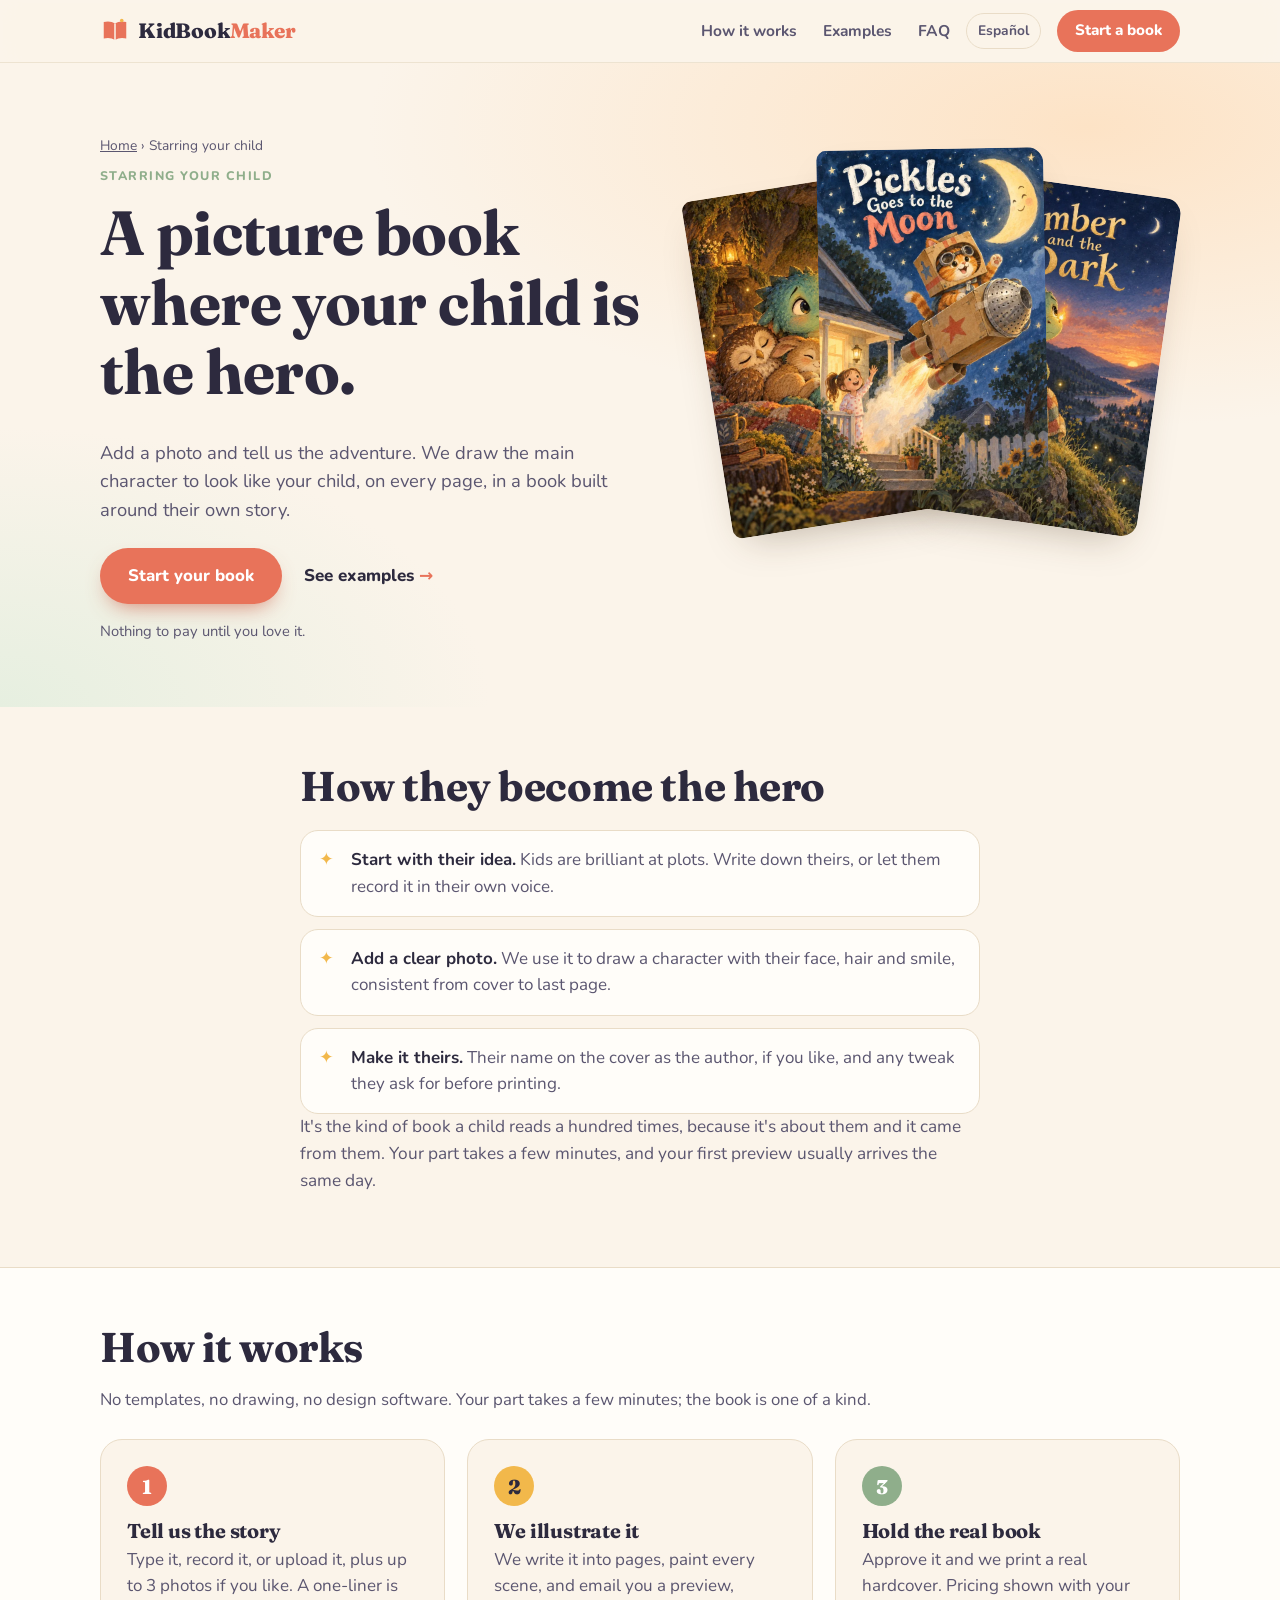
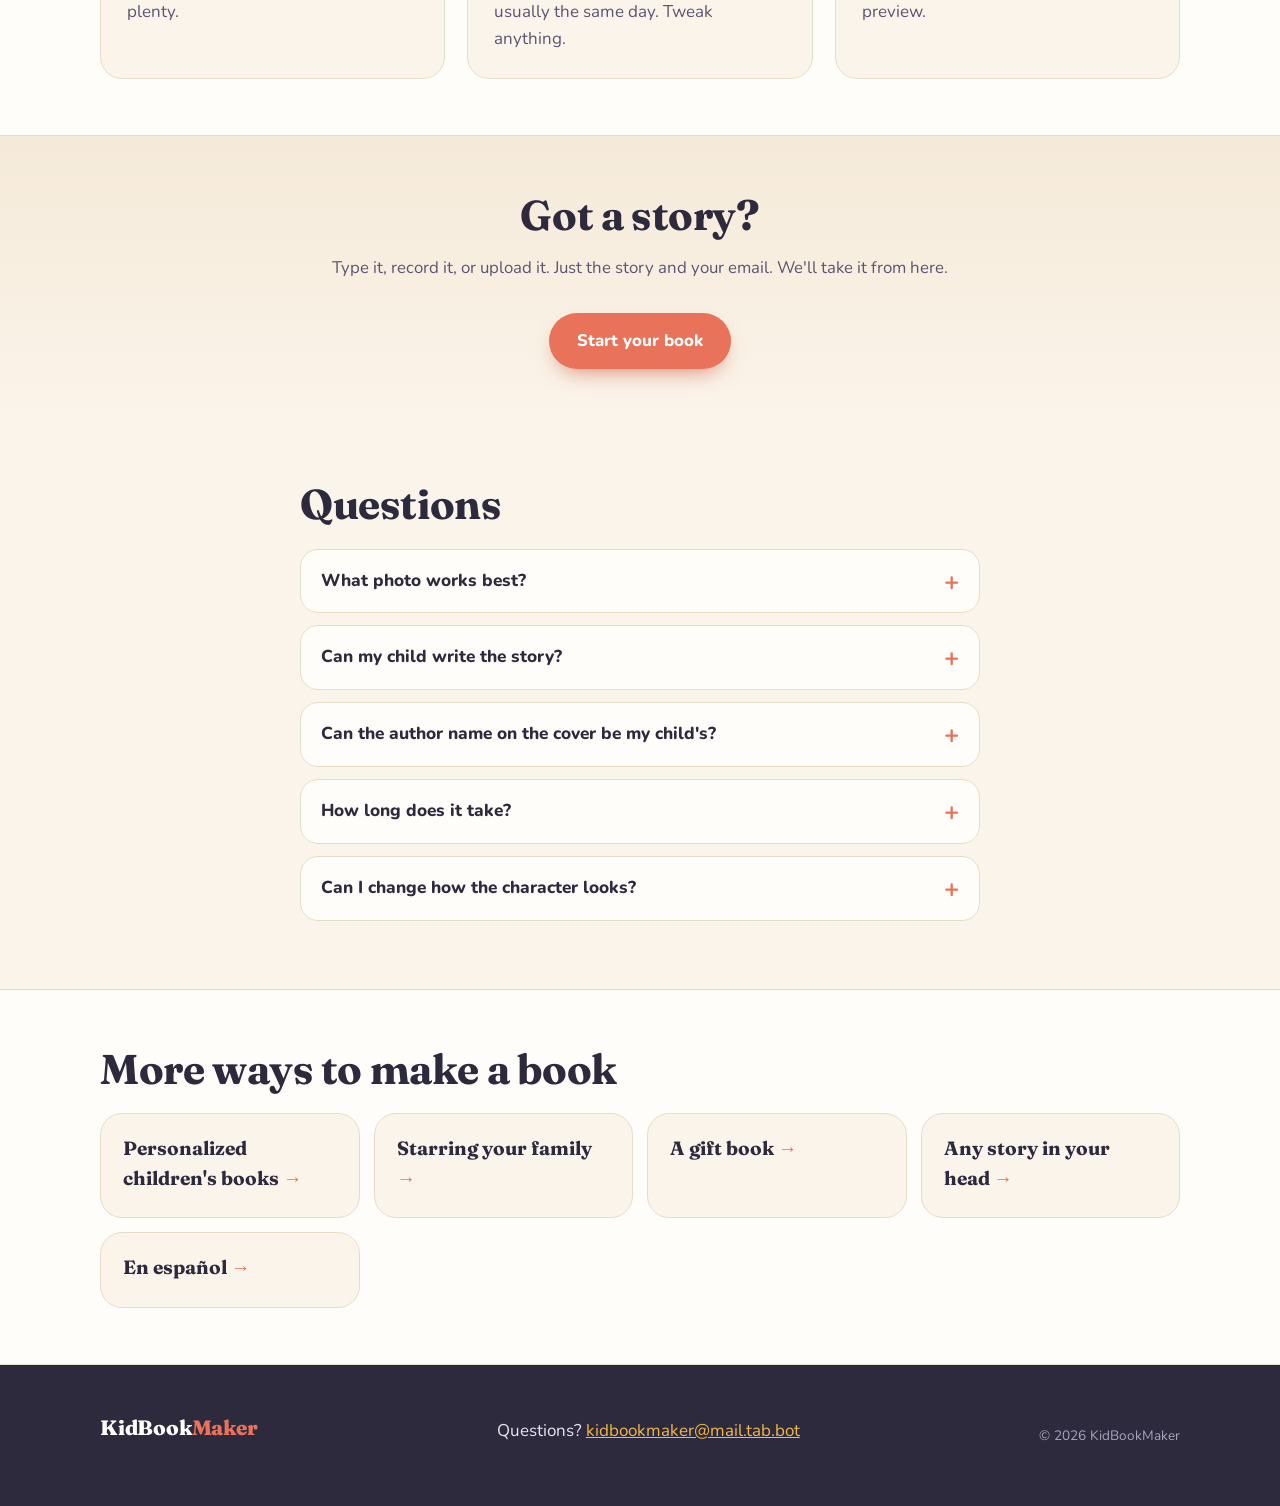
==== book-starring-your-child/index.html @ 2165f1e0 "Phase 2 SEO: broader positioning, same-day preview wording, 6 landing pages, index Secret Mitzvah Ni" ====
<!doctype html>
<html lang="en">
<head>
<meta charset="utf-8">
<meta name="viewport" content="width=device-width, initial-scale=1, viewport-fit=cover">
<meta name="robots" content="index, follow, max-image-preview:large">
<link rel="canonical" href="https://kidbookmaker.com/book-starring-your-child/">
<title>A Picture Book Starring Your Child, from Their Own Story · KidBookMaker</title>
<meta name="description" content="Make your child the hero of a real illustrated picture book. Add a photo and their story, and we paint every page with a character who looks like them. Preview the same day.">
<meta property="og:url" content="https://kidbookmaker.com/book-starring-your-child/">
<meta property="og:type" content="website">
<meta property="og:site_name" content="KidBookMaker">
<meta property="og:locale" content="en_US">
<meta property="og:title" content="A Picture Book Starring Your Child, from Their Own Story · KidBookMaker">
<meta property="og:description" content="Make your child the hero of a real illustrated picture book. Add a photo and their story, and we paint every page with a character who looks like them. Preview the same day.">
<meta property="og:image" content="https://kidbookmaker.com/og.png?v=3">
<meta name="twitter:card" content="summary_large_image">
<meta name="twitter:title" content="A Picture Book Starring Your Child, from Their Own Story · KidBookMaker">
<meta name="twitter:description" content="Make your child the hero of a real illustrated picture book. Add a photo and their story, and we paint every page with a character who looks like them. Preview the same day.">
<meta name="twitter:image" content="https://kidbookmaker.com/og.png?v=3">
<meta name="theme-color" content="#fbf4ea">
<link rel="icon" href="/favicon.svg" type="image/svg+xml">
<link rel="preload" href="/fonts/fraunces.woff2" as="font" type="font/woff2" crossorigin>
<link rel="stylesheet" href="/styles.css?v=p2">
<script type="application/ld+json">
{
 "@context": "https://schema.org",
 "@graph": [
  {
   "@type": "WebPage",
   "@id": "https://kidbookmaker.com/book-starring-your-child/#webpage",
   "url": "https://kidbookmaker.com/book-starring-your-child/",
   "name": "A Picture Book Starring Your Child, from Their Own Story · KidBookMaker",
   "description": "Make your child the hero of a real illustrated picture book. Add a photo and their story, and we paint every page with a character who looks like them. Preview the same day.",
   "inLanguage": "en",
   "isPartOf": {
    "@id": "https://kidbookmaker.com/#website"
   },
   "about": {
    "@id": "https://kidbookmaker.com/#service"
   },
   "publisher": {
    "@id": "https://kidbookmaker.com/#org"
   },
   "breadcrumb": {
    "@id": "https://kidbookmaker.com/book-starring-your-child/#crumbs"
   }
  },
  {
   "@type": "BreadcrumbList",
   "@id": "https://kidbookmaker.com/book-starring-your-child/#crumbs",
   "itemListElement": [
    {
     "@type": "ListItem",
     "position": 1,
     "name": "KidBookMaker",
     "item": "https://kidbookmaker.com/"
    },
    {
     "@type": "ListItem",
     "position": 2,
     "name": "Starring your child",
     "item": "https://kidbookmaker.com/book-starring-your-child/"
    }
   ]
  },
  {
   "@type": "Organization",
   "@id": "https://kidbookmaker.com/#org",
   "name": "KidBookMaker",
   "url": "https://kidbookmaker.com/",
   "logo": "https://kidbookmaker.com/favicon.svg",
   "email": "kidbookmaker@mail.tab.bot"
  },
  {
   "@type": "WebSite",
   "@id": "https://kidbookmaker.com/#website",
   "name": "KidBookMaker",
   "url": "https://kidbookmaker.com/"
  },
  {
   "@type": "Service",
   "@id": "https://kidbookmaker.com/#service",
   "name": "Personalized illustrated children's books",
   "provider": {
    "@id": "https://kidbookmaker.com/#org"
   },
   "availableLanguage": [
    "English",
    "Spanish"
   ],
   "url": "https://kidbookmaker.com/"
  },
  {
   "@type": "FAQPage",
   "@id": "https://kidbookmaker.com/book-starring-your-child/#faq",
   "inLanguage": "en",
   "mainEntity": [
    {
     "@type": "Question",
     "name": "What photo works best?",
     "acceptedAnswer": {
      "@type": "Answer",
      "text": "A clear, well-lit photo where the face is easy to see. You can add up to 3 photos (up to 20 MB each), for example the child plus a sibling or a pet."
     }
    },
    {
     "@type": "Question",
     "name": "Can my child write the story?",
     "acceptedAnswer": {
      "@type": "Answer",
      "text": "Yes, and we love when they do. They can type it, tell it in a voice note, or you can upload a photo of a page they wrote. We keep their words and ideas at the heart of the book."
     }
    },
    {
     "@type": "Question",
     "name": "Can the author name on the cover be my child's?",
     "acceptedAnswer": {
      "@type": "Answer",
      "text": "Yes. Fill in the optional author name, for example “Leah, age 7”, and it goes on the cover."
     }
    },
    {
     "@type": "Question",
     "name": "How long does it take?",
     "acceptedAnswer": {
      "@type": "Answer",
      "text": "Your part takes a few minutes. Your first preview usually arrives the same day. Printing and shipping come after you approve."
     }
    },
    {
     "@type": "Question",
     "name": "Can I change how the character looks?",
     "acceptedAnswer": {
      "@type": "Answer",
      "text": "Yes. Ask for as many tweaks as you want before printing: hair, clothes, colors, anything. Just reply to our email."
     }
    }
   ]
  }
 ]
}
</script>
</head>
<body>
<a class="skip" href="#start" data-open>Start your book</a>
<header class="top">
  <div class="wrap top-in">
    <a class="brand" href="/" aria-label="KidBookMaker home">
      <svg class="brand-mark" viewBox="0 0 40 40" aria-hidden="true"><path d="M20 10c-4-3-10-3.5-15-2v22c5-1.5 11-1 15 2 4-3 10-3.5 15-2V8c-5-1.5-11-1-15 2z" fill="#e8735a"/><path d="M20 10v22" stroke="#fbf4ea" stroke-width="2"/><circle cx="29" cy="6" r="2.4" fill="#f2b84b"/></svg>
      <span>KidBook<em>Maker</em></span>
    </a>
    <nav aria-label="Sections" class="nav">
      <a href="#how">How it works</a>
      <a href="/#examples">Examples</a>
      <a href="#faq">FAQ</a>
    </nav>
    <a class="lang" href="/libro-infantil-personalizado/" lang="es" hreflang="es">Español</a>
    <a class="btn btn-sm" href="#start" data-open><span class="b-full">Start a book</span><span class="b-short">Start</span></a>
  </div>
</header>

<main>
<section class="hero">
  <div class="wrap hero-in">
    <div class="hero-copy">
      <p class="crumbs"><a href="/">Home</a> › Starring your child</p>
      <p class="eyebrow">Starring your child</p>
      <h1>A picture book where your child is the&nbsp;hero.</h1>
      <p class="lede">Add a photo and tell us the adventure. We draw the main character to look like your child, on every page, in a book built around their own story.</p>
      <div class="hero-cta">
        <a class="btn" href="#start" data-open>Start your book</a>
        <a class="link-arrow" href="/#examples">See examples</a>
      </div>
      <p class="fine">Nothing to pay until you love it.</p>
    </div>
    <div class="hero-art" aria-hidden="true">
      <img class="fan fan-1" src="/img/page-dragon.webp" alt="" width="640" height="960">
      <img class="fan fan-2" src="/img/cover-dragon.webp" alt="" width="640" height="960">
      <img class="fan fan-3" src="/img/cover-moon.webp" alt="" width="640" height="960">
    </div>
  </div>
</section>

<section class="lp-body">
  <div class="wrap narrow">
    <h2>How they become the hero</h2>
    <ul class="lp-list">
      <li><b>Start with their idea.</b> Kids are brilliant at plots. Write down theirs, or let them record it in their own voice.</li>
      <li><b>Add a clear photo.</b> We use it to draw a character with their face, hair and smile, consistent from cover to last page.</li>
      <li><b>Make it theirs.</b> Their name on the cover as the author, if you like, and any tweak they ask for before printing.</li>
    </ul>
    <div class="prose">
      <p>It's the kind of book a child reads a hundred times, because it's about them and it came from them. Your part takes a few minutes, and your first preview usually arrives the same day.</p>
    </div>
  </div>
</section>

<section id="how" class="how">
  <div class="wrap">
    <h2>How it works</h2>
    <p class="section-sub">No templates, no drawing, no design software. Your part takes a few minutes; the book is one of a kind.</p>
    <ol class="steps">
      <li>
        <span class="num">1</span>
        <h3>Tell us the story</h3>
        <p>Type it, record it, or upload it, plus up to 3 photos if you like. A one-liner is plenty.</p>
      </li>
      <li>
        <span class="num">2</span>
        <h3>We illustrate it</h3>
        <p>We write it into pages, paint every scene, and email you a preview, usually the same day. Tweak anything.</p>
      </li>
      <li>
        <span class="num">3</span>
        <h3>Hold the real book</h3>
        <p>Approve it and we print a real hardcover. Pricing shown with your preview.</p>
      </li>
    </ol>
  </div>
</section>

<section class="cta-band">
  <div class="wrap narrow center">
    <h2>Got a story?</h2>
    <p class="section-sub">Type it, record it, or upload it. Just the story and your email. We'll take it from here.</p>
    <a class="btn" href="#start" data-open>Start your book</a>
  </div>
</section>

<section id="faq" class="faq">
  <div class="wrap narrow">
    <h2>Questions</h2>
    <details>
      <summary>What photo works best?</summary>
      <p>A clear, well-lit photo where the face is easy to see. You can add up to 3 photos (up to 20 MB each), for example the child plus a sibling or a pet.</p>
    </details>
    <details>
      <summary>Can my child write the story?</summary>
      <p>Yes, and we love when they do. They can type it, tell it in a voice note, or you can upload a photo of a page they wrote. We keep their words and ideas at the heart of the book.</p>
    </details>
    <details>
      <summary>Can the author name on the cover be my child's?</summary>
      <p>Yes. Fill in the optional author name, for example “Leah, age 7”, and it goes on the cover.</p>
    </details>
    <details>
      <summary>How long does it take?</summary>
      <p>Your part takes a few minutes. Your first preview usually arrives the same day. Printing and shipping come after you approve.</p>
    </details>
    <details>
      <summary>Can I change how the character looks?</summary>
      <p>Yes. Ask for as many tweaks as you want before printing: hair, clothes, colors, anything. Just reply to our email.</p>
    </details>
  </div>
</section>

<section class="ideas">
  <div class="wrap">
    <h2>More ways to make a book</h2>
    <ul class="idea-grid"><li><a class="idea" href="/personalized-childrens-book/"><span class="idea-k">Personalized children's books</span></a></li><li><a class="idea" href="/family-storybook/"><span class="idea-k">Starring your family</span></a></li><li><a class="idea" href="/personalized-gift-book/"><span class="idea-k">A gift book</span></a></li><li><a class="idea" href="/custom-storybook/"><span class="idea-k">Any story in your head</span></a></li><li><a class="idea" href="/libro-infantil-personalizado/" lang="es"><span class="idea-k">En español</span></a></li></ul>
  </div>
</section>
</main>

<footer class="foot">
  <div class="wrap foot-in">
    <p class="brand small"><span>KidBook<em>Maker</em></span></p>
    <p>Questions? <a href="mailto:kidbookmaker@mail.tab.bot">kidbookmaker@mail.tab.bot</a></p>
    <p class="micro">© 2026 KidBookMaker</p>
  </div>
</footer>
<div class="modal" id="start" hidden>
  <div class="modal-backdrop" data-close></div>
  <div class="sheet" role="dialog" aria-modal="true" aria-labelledby="modal-title" id="sheet">
    <div class="sheet-head">
      <h2 id="modal-title">Tell us the story</h2>
      <button type="button" class="x-btn" data-close aria-label="Close">×</button>
    </div>
    <form id="story-form" class="sheet-form" novalidate>
      <div class="sheet-body" id="sheet-body">
        <div class="field">
          <label for="story">The story <span class="hint">type or paste; a one-liner is fine</span></label>
          <textarea id="story" name="story" rows="6" maxlength="20000" placeholder="e.g. My sister Leah finds a door in our backyard tree that leads to a candy forest…"></textarea>
        </div>
        <div class="field">
          <span class="label">Or add it another way</span>
          <div class="extras">
            <div class="extra" id="rec-box">
              <button type="button" class="chip-btn" id="rec-btn"><span class="dot" aria-hidden="true"></span><span id="rec-label">Record a voice note</span></button>
              <span class="rec-time" id="rec-time" hidden>0:00</span>
              <audio id="rec-play" controls hidden></audio>
              <button type="button" class="text-btn" id="rec-clear" hidden>Remove</button>
            </div>
            <label class="extra file-pick">
              <input type="file" id="audio" name="audio" accept="audio/*">
              <span class="chip-btn">Upload audio</span>
              <span class="file-name" data-for="audio"></span>
            </label>
            <label class="extra file-pick">
              <input type="file" id="story_file" name="story_file" accept=".pdf,.doc,.docx,.txt,.rtf,.odt,.pages,image/*">
              <span class="chip-btn">Upload a file</span>
              <span class="file-name" data-for="story_file"></span>
            </label>
          </div>
          <p class="micro">Doc, PDF, or a photo of the page. Up to 20 MB each.</p>
        </div>
        <div class="field" id="photos-field">
          <span class="label" id="photos-label">Photos <span class="hint">optional</span></span>
          <label class="extra file-pick photo-pick">
            <input type="file" id="photos" name="photos" accept="image/*" multiple aria-labelledby="photos-label" aria-describedby="photos-help photos-msg">
            <span class="chip-btn" id="photos-btn">Add photos</span>
            <span class="file-name" id="photos-count" aria-live="polite"></span>
          </label>
          <p class="micro" id="photos-help">Add up to 3 photos — e.g. the people to put in the book. Up to 20 MB each.</p>
          <ul class="photo-list" id="photo-list"></ul>
          <p class="photo-msg" id="photos-msg" role="alert" hidden></p>
        </div>
        <div class="field">
          <label for="author_name">Author name <span class="hint">optional</span></label>
          <input id="author_name" name="author_name" type="text" autocomplete="off" maxlength="80" placeholder="Goes on the cover, e.g. Leah, age 7">
        </div>
        <div class="field">
          <label for="email">Your email</label>
          <input id="email" name="email" type="email" autocomplete="email" inputmode="email" required placeholder="you@example.com">
        </div>
        <div class="field last">
          <label for="phone">Phone <span class="hint">optional</span></label>
          <input id="phone" name="phone" type="tel" autocomplete="tel" inputmode="tel" maxlength="30" placeholder="(555) 123-4567" aria-describedby="phone-help">
          <p class="micro" id="phone-help">Only so we can reach you if our email lands in spam. We'll never share it.</p>
        </div>
        <div class="hp" aria-hidden="true"><label>Website <input name="website" tabindex="-1" autocomplete="off"></label></div>
      </div>
      <div class="sheet-foot">
        <p class="form-error" id="form-error" role="alert" hidden></p>
        <button class="btn btn-wide" type="submit" id="submit-btn">Send my story</button>
        <p class="micro center">Nothing to pay now. Pricing shown with your preview.</p>
      </div>
    </form>
    <div class="done" id="done" hidden tabindex="-1">
      <div class="done-art" aria-hidden="true">📚</div>
      <h2>Got it! We'll email you a preview soon.</h2>
      <p>Keep an eye on your inbox (and your spam folder, just in case). Reply to that email with any changes.</p>
      <button type="button" class="btn" data-close>Done</button>
      <button type="button" class="text-btn" id="another">Send another story</button>
    </div>
  </div>
</div>
<script src="/script.js?v=photos1" defer></script>
</body>
</html>
---- styles.css ----
@font-face{font-family:"Fraunces";src:url("/fonts/fraunces.woff2") format("woff2");font-weight:400 800;font-display:swap}
@font-face{font-family:"Nunito";src:url("/fonts/nunito.woff2") format("woff2");font-weight:400 800;font-display:swap}
:root{--paper:#fbf4ea;--paper2:#f5ead9;--ink:#2d2a3e;--ink2:#5b5670;--coral:#e8735a;--coral-d:#c95840;--honey:#f2b84b;--sage:#8fae8b;--sky:#7fa3c4;--card:#fffdf9;--line:#e9dcc7;--r:22px;--shadow:0 18px 40px -18px rgba(70,45,20,.35)}
*{box-sizing:border-box}
html{scroll-behavior:smooth;-webkit-text-size-adjust:100%}
body{margin:0;background:var(--paper);color:var(--ink);font:400 17px/1.55 "Nunito",system-ui,-apple-system,Segoe UI,sans-serif;overflow-x:hidden}
img{max-width:100%;height:auto;display:block}
a{color:var(--coral-d)}
h1,h2,h3{font-family:"Fraunces",Georgia,serif;font-weight:700;line-height:1.12;letter-spacing:-.01em;margin:0 0 .5em;font-variation-settings:"SOFT" 100,"WONK" 1}
h1{font-size:clamp(2.15rem,6.8vw,3.9rem)}
h2{font-size:clamp(1.75rem,4.6vw,2.6rem)}
h3{font-size:1.25rem}
.wrap{max-width:1120px;margin:0 auto;padding:0 20px}
.narrow{max-width:720px}
.skip{position:absolute;left:-999px;top:8px;background:var(--ink);color:#fff;padding:8px 14px;border-radius:10px;z-index:99}
.skip:focus{left:12px}
:focus-visible{outline:3px solid var(--sky);outline-offset:3px;border-radius:8px}
.btn{display:inline-flex;align-items:center;justify-content:center;gap:.4em;background:var(--coral);color:#fff;text-decoration:none;font-weight:800;font-size:1.05rem;padding:15px 28px;border-radius:999px;border:0;cursor:pointer;box-shadow:0 10px 22px -10px rgba(201,88,64,.8);transition:transform .15s,background .15s;font-family:inherit}
.btn:hover{background:var(--coral-d);transform:translateY(-1px)}
.btn-sm{padding:9px 18px;font-size:.95rem;box-shadow:none}
.btn-wide{width:100%;margin-top:8px}
.btn[disabled]{opacity:.65;cursor:progress;transform:none}
.link-arrow{font-weight:800;text-decoration:none;color:var(--ink)}
.link-arrow::after{content:" →";color:var(--coral)}
/* header */
.top{position:sticky;top:0;z-index:20;background:rgba(251,244,234,.88);backdrop-filter:saturate(1.4) blur(10px);-webkit-backdrop-filter:saturate(1.4) blur(10px);border-bottom:1px solid rgba(233,220,199,.7)}
.top-in{display:flex;align-items:center;gap:16px;height:62px}
.brand{display:flex;align-items:center;gap:8px;text-decoration:none;color:var(--ink);font-family:"Fraunces",Georgia,serif;font-weight:800;font-size:1.3rem;letter-spacing:-.01em}
.brand em{font-style:normal;color:var(--coral)}
.brand-mark{width:30px;height:30px}
.nav{display:none;gap:26px;margin-left:auto}
.nav a{color:var(--ink2);text-decoration:none;font-weight:700;font-size:.97rem}
.nav a:hover{color:var(--ink)}
.top .btn-sm{margin-left:auto}
.nav + .btn-sm{margin-left:0}
.lang{margin-left:auto;color:var(--ink2);text-decoration:none;font-weight:700;font-size:.86rem;padding:6px 11px;border:1px solid var(--line);border-radius:999px;white-space:nowrap}
.lang:hover{color:var(--ink);border-color:var(--ink2)}
.lang + .btn-sm{margin-left:0}
.btn-sm{white-space:nowrap}
.btn-sm .b-full{display:none}
@media(max-width:819px){.top-in{gap:10px}.lang{font-size:.82rem;padding:4px 6px;border:0}.btn-sm{padding:9px 14px}}
@media(min-width:820px){.nav{display:flex}.lang{margin-left:0}.btn-sm .b-full{display:inline}.btn-sm .b-short{display:none}}
/* hero */
.hero{position:relative;padding:34px 0 30px;background:radial-gradient(1200px 500px at 85% 10%,#fde3c6 0,rgba(253,227,198,0) 60%),radial-gradient(700px 400px at 0% 100%,#e6efe0 0,rgba(230,239,224,0) 70%)}
.hero-in{display:grid;gap:30px}
.eyebrow{margin:0 0 12px;font-weight:800;text-transform:uppercase;letter-spacing:.12em;font-size:.78rem;color:var(--sage)}
.lede{font-size:1.15rem;color:var(--ink2);max-width:34em;margin:0 0 24px}
.hero-cta{display:flex;flex-wrap:wrap;align-items:center;gap:14px 22px}
.fine{margin:16px 0 0;font-size:.92rem;color:var(--ink2)}
.hero-art{position:relative;height:300px;max-width:440px;width:100%;margin:0 auto}
.fan{position:absolute;width:46%;border-radius:10px 16px 16px 10px;box-shadow:var(--shadow),inset 6px 0 0 rgba(0,0,0,.08);top:20px}
.fan-1{left:4%;transform:rotate(-9deg);top:34px}
.fan-2{right:4%;transform:rotate(8deg);top:34px}
.fan-3{left:27%;z-index:2;transform:rotate(-1deg);top:0}
@media(min-width:900px){
  .hero{padding:72px 0 64px}
  .hero-in{grid-template-columns:1.05fr .95fr;align-items:center;gap:40px}
  .hero-art{height:480px;max-width:none}
}
/* how */
section{padding:56px 0}
.how{background:var(--card);border-top:1px solid var(--line);border-bottom:1px solid var(--line)}
.steps{list-style:none;margin:24px 0 0;padding:0;display:grid;gap:16px}
.steps li{position:relative;background:var(--paper);border-radius:var(--r);padding:22px 22px 18px 76px;border:1px solid var(--line)}
.steps h3{margin:0 0 4px}
.steps p{margin:0;color:var(--ink2)}
.num{position:absolute;left:20px;top:20px;width:40px;height:40px;border-radius:50%;display:grid;place-items:center;font-family:"Fraunces",serif;font-weight:800;font-size:1.25rem;color:#fff;background:var(--coral)}
.steps li:nth-child(2) .num{background:var(--honey);color:var(--ink)}
.steps li:nth-child(3) .num{background:var(--sage)}
@media(min-width:820px){.steps{grid-template-columns:repeat(3,1fr);gap:22px}.steps li{padding:26px}.num{position:static;margin-bottom:14px}}
/* examples */
.section-sub{color:var(--ink2);margin:-4px 0 26px;font-size:1.05rem}
.ex{display:grid;gap:16px;padding:22px 0 30px;border-bottom:1px dashed var(--line)}
.ex:last-child{border-bottom:0}
.ex-prompt{align-self:center}
.tag{display:inline-block;font-size:.76rem;font-weight:800;text-transform:uppercase;letter-spacing:.1em;color:var(--sage);margin-bottom:8px}
.kid{position:relative;margin:0;background:var(--card);border:2px solid var(--ink);border-radius:20px 20px 20px 6px;padding:16px 18px;font-family:"Fraunces",Georgia,serif;font-size:1.25rem;line-height:1.3;font-style:italic;box-shadow:5px 5px 0 var(--honey)}
.ex-book{display:grid;grid-template-columns:1fr 1fr;gap:12px}
.ex-book figure{margin:0}
.ex-book img{border-radius:6px 12px 12px 6px;box-shadow:var(--shadow);aspect-ratio:2/3;object-fit:cover;width:100%;background:var(--paper2)}
.ex-page img{border-radius:12px 6px 6px 12px}
.ex-book figcaption{margin-top:10px;font-size:.88rem;color:var(--ink2);line-height:1.35}
.ex-cover figcaption{font-weight:800;text-transform:uppercase;letter-spacing:.1em;font-size:.72rem;color:var(--sage)}
.ex-page figcaption{font-family:"Fraunces",Georgia,serif;font-style:italic;color:var(--ink)}
@media(min-width:820px){.ex{grid-template-columns:.8fr 1.2fr;gap:44px;padding:34px 0 44px}.ex:nth-of-type(even){grid-template-columns:1.2fr .8fr}.ex:nth-of-type(even) .ex-prompt{order:2}.kid{font-size:1.5rem;padding:22px 24px}.ex-book{gap:20px}}
/* form */
.start{background:linear-gradient(180deg,var(--paper2),var(--paper))}
.card{background:var(--card);border:1px solid var(--line);border-radius:28px;padding:26px 20px;box-shadow:var(--shadow)}
@media(min-width:640px){.card{padding:40px 44px}}
.field{margin:0 0 20px;border:0;padding:0;min-width:0}
label,.label,legend{display:block;font-weight:800;margin-bottom:8px;font-size:1rem;padding:0}
.hint{font-weight:600;color:var(--ink2);font-size:.88rem;margin-left:4px}
input[type=text],input[type=email],input[type=tel],select,textarea{width:100%;font:inherit;color:var(--ink);background:#fff;border:1.5px solid var(--line);border-radius:14px;padding:13px 14px;transition:border-color .15s,box-shadow .15s;-webkit-appearance:none;appearance:none}
select{background:#fff url("data:image/svg+xml,%3Csvg xmlns='http://www.w3.org/2000/svg' width='12' height='8'%3E%3Cpath d='M1 1l5 5 5-5' stroke='%235b5670' stroke-width='2' fill='none'/%3E%3C/svg%3E") no-repeat right 14px center;padding-right:36px}
textarea{resize:vertical;min-height:110px}
input:focus,select:focus,textarea:focus{outline:none;border-color:var(--coral);box-shadow:0 0 0 4px rgba(232,115,90,.15)}
.invalid{border-color:#c0392b!important}
.row2{display:grid;grid-template-columns:1fr 1fr;gap:12px;align-items:end}
.chips{display:flex;flex-wrap:wrap;gap:8px}
.chip{margin:0;font-weight:700;cursor:pointer}
.chip input{position:absolute;opacity:0;width:1px;height:1px}
.chip span{display:inline-block;padding:10px 16px;border-radius:999px;border:1.5px solid var(--line);background:#fff;font-size:.95rem;transition:all .15s}
.chip input:checked+span{background:var(--ink);border-color:var(--ink);color:#fff}
.chip input:focus-visible+span{outline:3px solid var(--sky);outline-offset:2px}
#hero_other{margin-top:10px}
.extras{display:flex;flex-direction:column;gap:10px}
.extra{display:flex;flex-wrap:wrap;align-items:center;gap:10px;margin:0;font-weight:600}
.file-pick input{position:absolute;opacity:0;width:1px;height:1px}
.file-pick input:focus-visible+.chip-btn{outline:3px solid var(--sky);outline-offset:2px}
.chip-btn{display:inline-flex;align-items:center;gap:8px;font:inherit;font-weight:800;font-size:.95rem;color:var(--ink);background:var(--paper);border:1.5px dashed #d8c6a8;border-radius:14px;padding:11px 16px;cursor:pointer}
.chip-btn:hover{border-color:var(--coral)}
.dot{width:10px;height:10px;border-radius:50%;background:var(--coral)}
.recording .chip-btn .dot{animation:pulse 1s infinite}
.recording #rec-btn{border-style:solid;border-color:var(--coral);background:#fff1ec}
@keyframes pulse{50%{opacity:.25}}
.rec-time{font-variant-numeric:tabular-nums;color:var(--coral-d);font-weight:800}
#rec-play{height:40px;max-width:100%}
.file-name{font-size:.9rem;color:var(--ink2);word-break:break-all}
.text-btn{background:none;border:0;font:inherit;font-weight:800;color:var(--coral-d);cursor:pointer;padding:6px 2px;text-decoration:underline}
.micro{font-size:.85rem;color:var(--ink2);margin:8px 0 0}
.center{text-align:center}
.hp{position:absolute;left:-5000px;height:1px;overflow:hidden}
.form-error{background:#fdecea;color:#8e2a1e;border-radius:12px;padding:12px 14px;font-weight:700;margin:0 0 12px}
.done{text-align:center;padding:20px 0}
.done-art{font-size:3rem;margin-bottom:6px}
.done h2{font-size:clamp(1.6rem,4.5vw,2.2rem)}
.done p{color:var(--ink2)}
/* faq */
.faq details{background:var(--card);border:1px solid var(--line);border-radius:18px;padding:0 20px;margin-bottom:12px}
.faq summary{cursor:pointer;list-style:none;font-weight:800;font-size:1.08rem;padding:18px 28px 18px 0;position:relative}
.faq summary::-webkit-details-marker{display:none}
.faq summary::after{content:"+";position:absolute;right:0;top:12px;font-size:1.6rem;color:var(--coral);font-weight:700}
.faq details[open] summary::after{content:"–"}
.faq details p{margin:0 0 18px;color:var(--ink2)}
/* footer */
.foot{background:var(--ink);color:#e9e4f2;padding:36px 0 44px}
.foot a{color:var(--honey)}
.foot-in{display:flex;flex-direction:column;gap:6px}
.foot .brand{color:#fff;margin:0 0 6px}
.foot .micro{color:#a9a3bd}
@media(min-width:820px){.foot-in{flex-direction:row;align-items:center;justify-content:space-between}}
@media(prefers-reduced-motion:reduce){html{scroll-behavior:auto}*{transition:none!important;animation:none!important}}

/* CTA band */
.cta-band{background:linear-gradient(180deg,var(--paper2),var(--paper))}
.cta-band .btn{margin-top:6px}
/* form modal */
html.modal-open,html.modal-open body{overflow:hidden}
.modal{position:fixed;inset:0;z-index:200;display:flex;align-items:flex-end;justify-content:center}
.modal[hidden]{display:none}
.modal-backdrop{position:absolute;inset:0;background:rgba(45,42,62,.55);animation:fadeIn .18s ease}
.sheet{position:relative;width:100%;height:100%;max-height:100%;background:var(--card);display:flex;flex-direction:column;overflow:hidden;animation:sheetUp .22s ease}
.sheet-head{display:flex;align-items:center;justify-content:space-between;gap:12px;padding:14px 16px 10px 20px;border-bottom:1px solid var(--line);flex:none}
.sheet-head h2{margin:0;font-size:1.3rem}
.x-btn{flex:none;width:40px;height:40px;border-radius:50%;border:0;background:var(--paper2);color:var(--ink);font-size:1.6rem;line-height:1;cursor:pointer}
.x-btn:hover{background:var(--line)}
.sheet-form{display:flex;flex-direction:column;flex:1;min-height:0;margin:0}
.sheet-form[hidden]{display:none}
.sheet-body{flex:1;min-height:0;overflow-y:auto;-webkit-overflow-scrolling:touch;overscroll-behavior:contain;padding:16px 20px 4px}
.sheet-body .field{margin-bottom:16px}
.sheet-body .field.last{margin-bottom:8px}
.sheet-body textarea#story{min-height:132px;resize:vertical}
.sheet-foot{flex:none;padding:10px 20px calc(12px + env(safe-area-inset-bottom));border-top:1px solid var(--line);background:var(--card);box-shadow:0 -10px 20px -14px rgba(45,42,62,.35)}
.sheet-foot .btn-wide{margin-top:0}
.sheet-foot .micro{margin:8px 0 0}
.sheet-foot .form-error{margin-bottom:10px}
.sheet .done{flex:1;overflow-y:auto;padding:28px 22px;display:flex;flex-direction:column;align-items:center;justify-content:center;gap:6px}
.sheet .done[hidden]{display:none}
.sheet .done .btn{margin-top:10px;min-width:160px}
@media(min-width:640px){
  .modal{align-items:center;padding:24px}
  .sheet{max-width:560px;height:auto;max-height:min(88vh,860px);border-radius:24px;box-shadow:0 30px 70px -20px rgba(30,25,45,.55)}
  .sheet-head{padding:18px 20px 12px 28px}
  .sheet-body{padding:20px 28px 4px}
  .sheet-foot{padding:12px 28px 16px}
}
@keyframes fadeIn{from{opacity:0}to{opacity:1}}
@keyframes sheetUp{from{transform:translateY(24px);opacity:.6}to{transform:none;opacity:1}}
@media (prefers-reduced-motion:reduce){.sheet,.modal-backdrop{animation:none}}
.sheet .extras{flex-direction:row;flex-wrap:wrap;align-items:flex-start;gap:8px}
.sheet .extras .extra{flex:none;max-width:100%}
@media(min-width:640px){.sheet-body textarea#story{min-height:120px}}

/* up to 3 photos (Oct 22) */
.photo-list{list-style:none;margin:10px 0 0;padding:0;display:flex;flex-wrap:wrap;gap:12px}
.photo-list:empty{display:none}
.photo-list li{position:relative;width:88px;margin:0}
.photo-list .thumb{display:block;width:88px;height:88px;border-radius:14px;object-fit:cover;background:var(--paper2);border:1px solid var(--line)}
.photo-list .ph{display:flex;align-items:center;justify-content:center;font-size:1.8rem}
.photo-list .pname{display:block;font-size:.75rem;color:var(--ink2);overflow:hidden;text-overflow:ellipsis;white-space:nowrap;margin-top:4px}
.photo-list .rm{position:absolute;top:-8px;right:-8px;width:30px;height:30px;border-radius:50%;border:1px solid var(--line);background:var(--card);color:var(--ink);font:inherit;font-size:1.1rem;font-weight:800;line-height:1;cursor:pointer;box-shadow:0 2px 6px rgba(0,0,0,.15);padding:0}
.photo-list .rm:focus-visible{outline:3px solid var(--sky);outline-offset:2px}
.photo-msg{background:#fdecea;color:#8e2a1e;border-radius:12px;padding:10px 12px;font-weight:700;font-size:.9rem;margin:10px 0 0}

/* phase 2: possibilities line, ideas cards, landing pages */
.possible{font-family:"Fraunces",Georgia,serif;font-size:1.18rem;line-height:1.4;color:var(--ink);margin:0 0 14px;max-width:32em}
.possible a{color:var(--coral-d);text-decoration:underline;text-decoration-color:rgba(201,88,64,.35);text-underline-offset:3px}
.ideas{background:var(--card);border-top:1px solid var(--line);border-bottom:1px solid var(--line)}
.idea-grid{list-style:none;margin:0;padding:0;display:grid;gap:14px}
.idea{display:block;height:100%;background:var(--paper);border:1px solid var(--line);border-radius:var(--r);padding:20px 22px;text-decoration:none;color:var(--ink);transition:transform .15s,border-color .15s}
.idea:hover{transform:translateY(-2px);border-color:var(--coral)}
.idea-k{display:block;font-family:"Fraunces",Georgia,serif;font-weight:700;font-size:1.2rem;margin-bottom:4px}
.idea-k::after{content:" →";color:var(--coral)}
.idea-d{display:block;color:var(--ink2);font-size:.98rem}
@media(min-width:640px){.idea-grid{grid-template-columns:1fr 1fr}}
@media(min-width:1000px){.idea-grid{grid-template-columns:repeat(4,1fr)}}
.lp-body .prose p{font-size:1.08rem;color:var(--ink2);margin:0 0 16px}
.lp-body .prose strong{color:var(--ink)}
.lp-list{list-style:none;margin:8px 0 0;padding:0;display:grid;gap:12px}
.lp-list li{background:var(--card);border:1px solid var(--line);border-radius:18px;padding:16px 18px 16px 50px;position:relative;color:var(--ink2)}
.lp-list li::before{content:"✦";position:absolute;left:18px;top:15px;color:var(--honey);font-size:1.1rem}
.lp-list li b{color:var(--ink)}
.lp-anchor{scroll-margin-top:90px}
.crumbs{font-size:.86rem;color:var(--ink2);margin:0 0 10px}
.crumbs a{color:var(--ink2)}
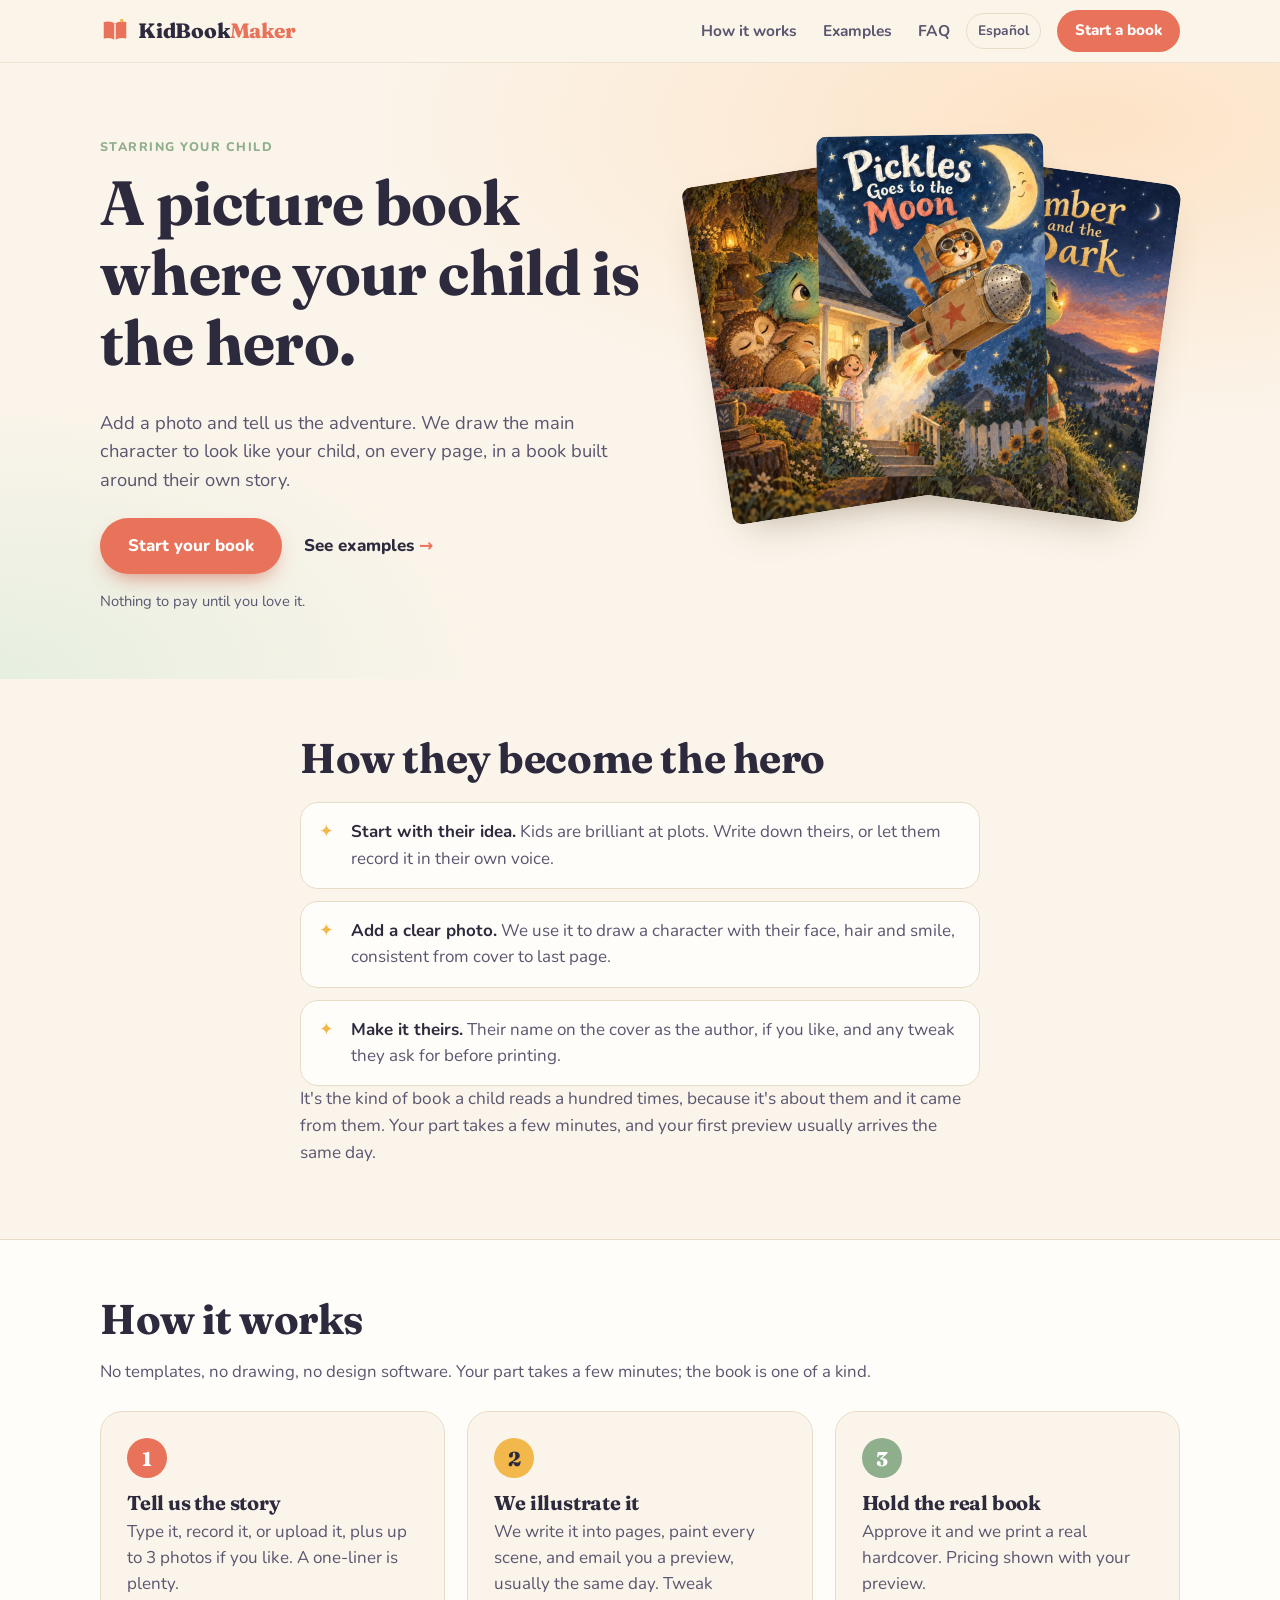
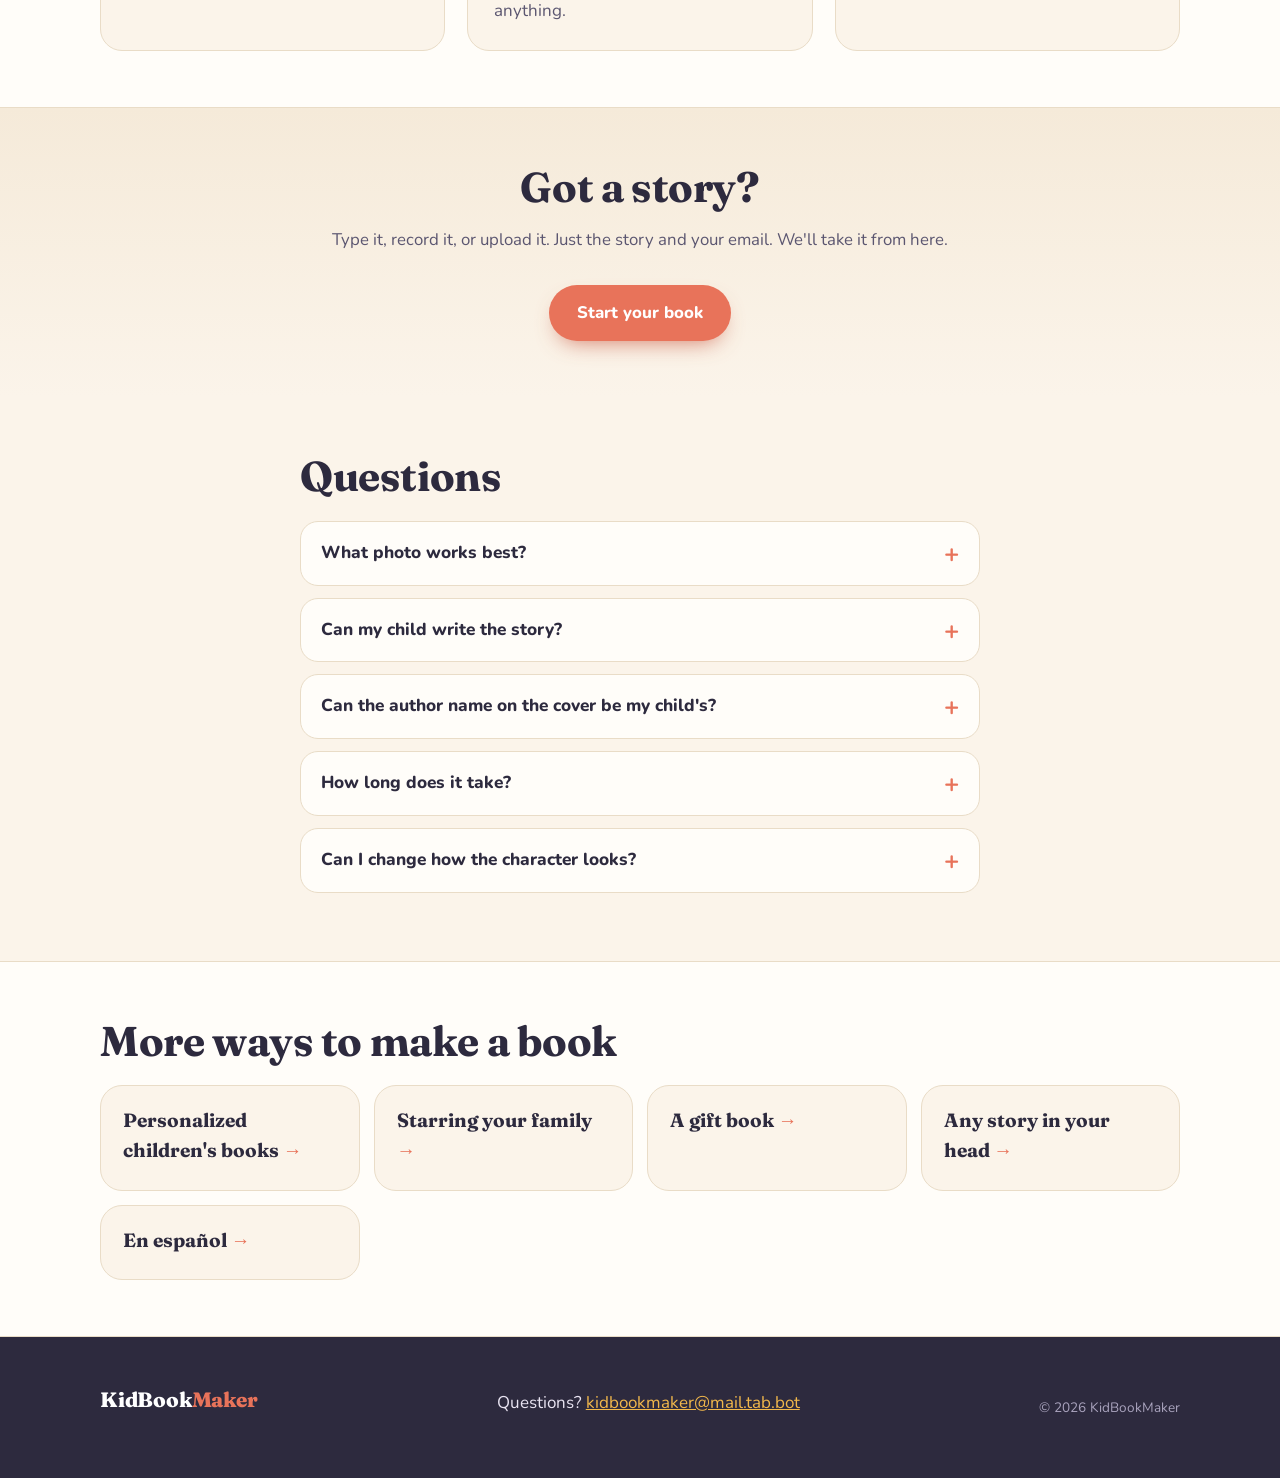
==== commit 380af63d: "Phase 2 polish: drop duplicate breadcrumb line on landing pages, fix ES H1 wrap" ====
--- a/book-starring-your-child/index.html
+++ b/book-starring-your-child/index.html
@@ -164,7 +164,6 @@
 <section class="hero">
   <div class="wrap hero-in">
     <div class="hero-copy">
-      <p class="crumbs"><a href="/">Home</a> › Starring your child</p>
       <p class="eyebrow">Starring your child</p>
       <h1>A picture book where your child is the&nbsp;hero.</h1>
       <p class="lede">Add a photo and tell us the adventure. We draw the main character to look like your child, on every page, in a book built around their own story.</p>
